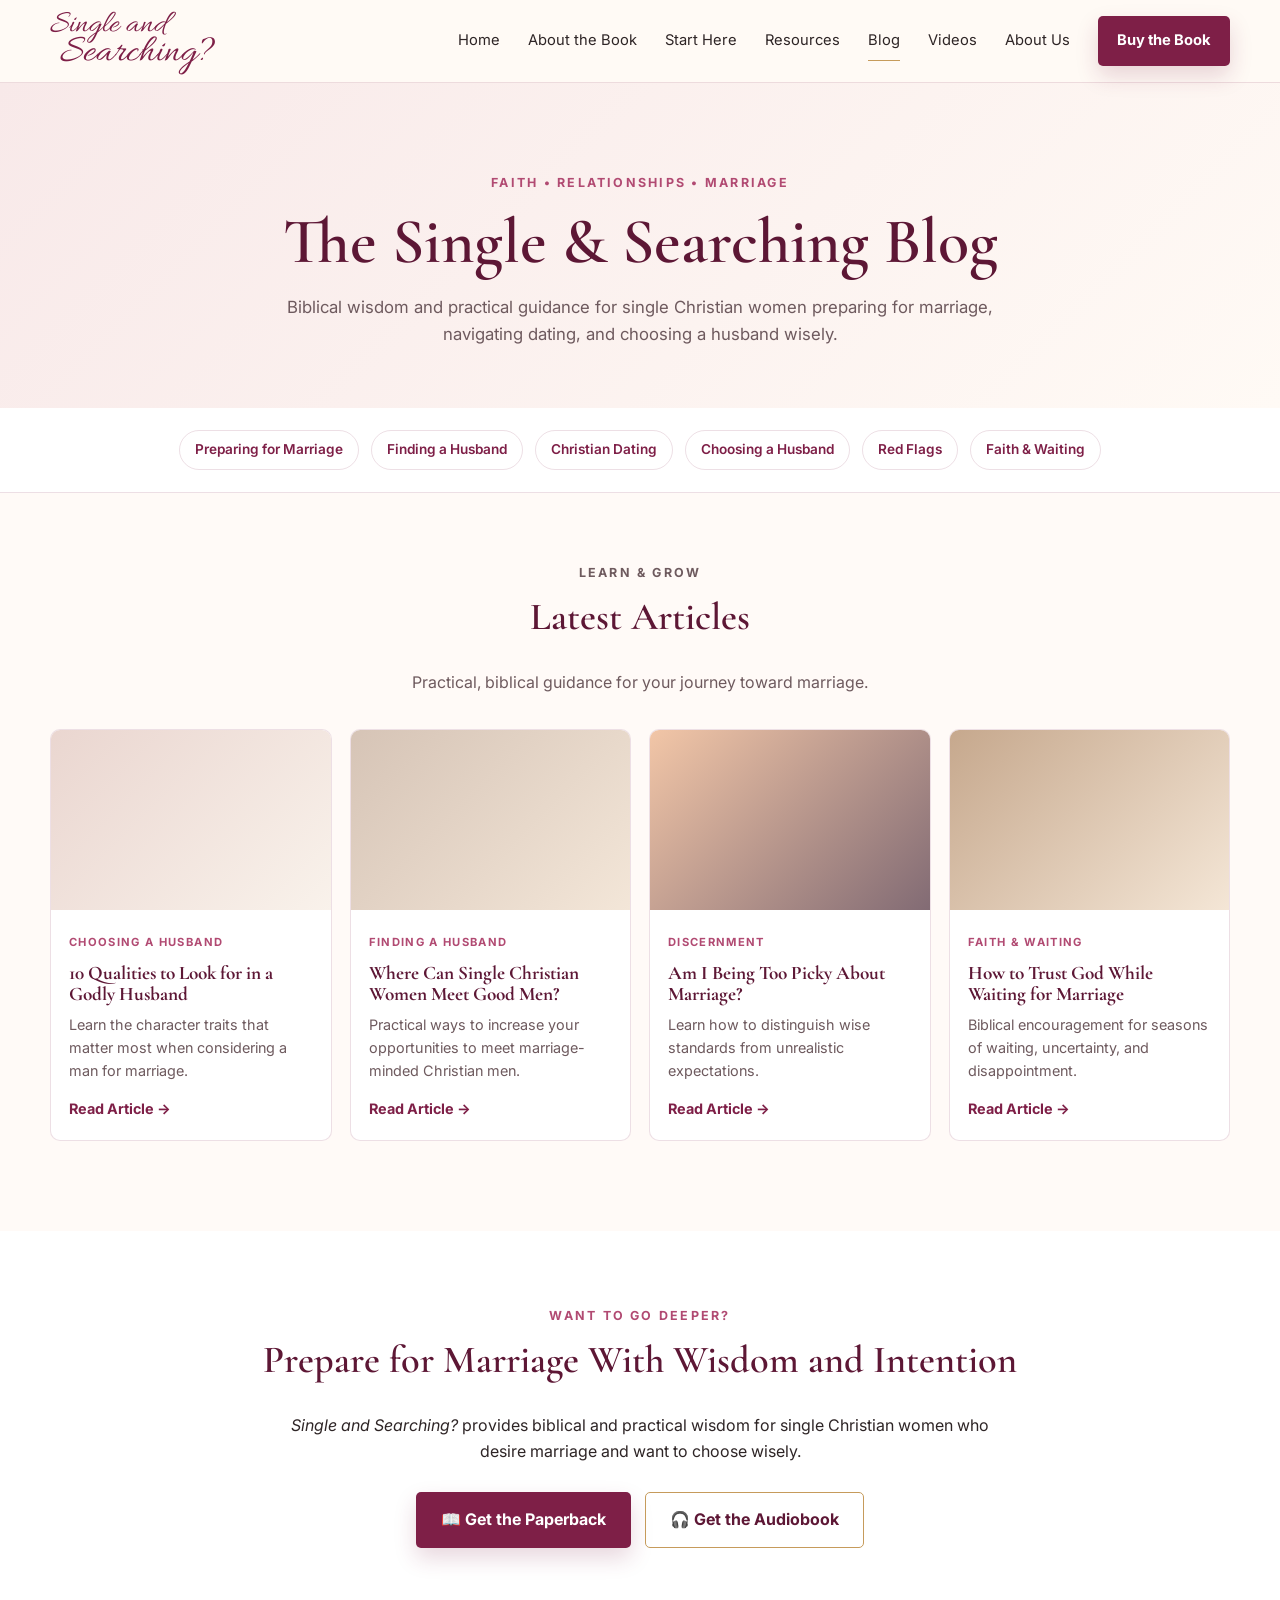
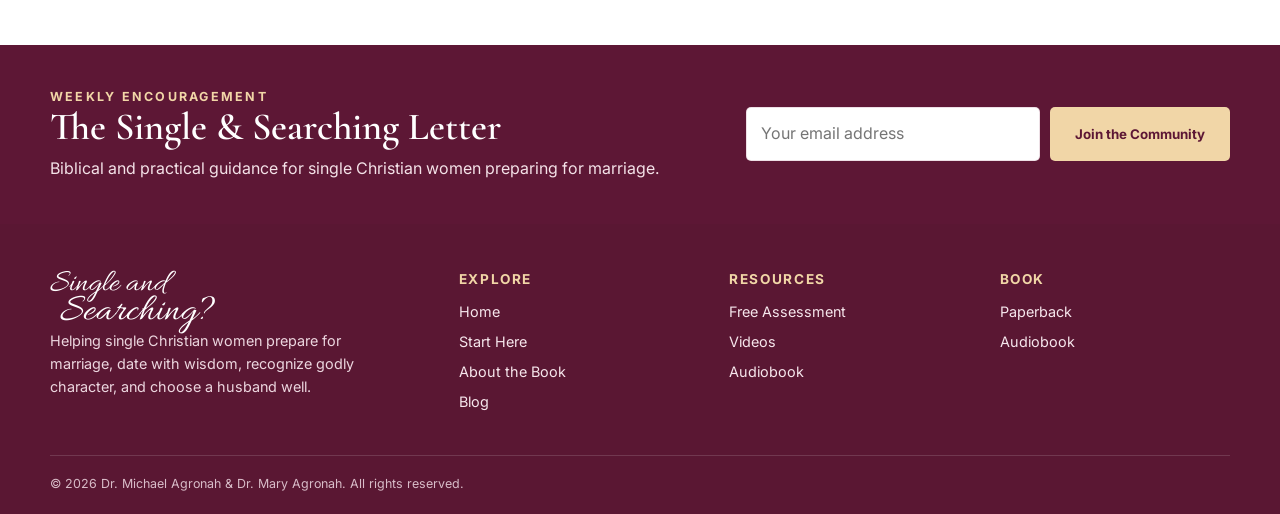
==== blog/index.html @ ee67c466 "updating site 3" ====
<!DOCTYPE html>
<html lang="en">

<head>
  <meta charset="UTF-8">
  <meta name="viewport" content="width=device-width, initial-scale=1.0">

  <meta name="description"
    content="Biblical wisdom and practical guidance for single Christian women preparing for marriage.">

  <title>Blog | Single and Searching?</title>

  <!-- Google Fonts -->
  <link rel="preconnect" href="https://fonts.googleapis.com">
  <link rel="preconnect" href="https://fonts.gstatic.com" crossorigin>

  <link
    href="https://fonts.googleapis.com/css2?family=Allura&family=Cormorant+Garamond:wght@400;500;600;700&family=Inter:wght@400;500;600;700&display=swap"
    rel="stylesheet">

  <!-- Main website CSS -->
  <link rel="stylesheet" href="../styles.css">
</head>


<body>

  <!-- =========================
       HEADER
  ========================== -->

  <header class="site-header">

    <div class="container nav-wrap">

      <a class="brand" href="../index.html">

        <span class="brand-script">
          Single and
        </span>

        <span class="brand-script second">
          Searching?
        </span>

      </a>


      <button class="mobile-toggle"
        aria-label="Open menu"
        aria-expanded="false">

        <span></span>
        <span></span>
        <span></span>

      </button>


      <nav class="main-nav">

        <a href="../index.html">Home</a>

        <a href="../index.html#book">
          About the Book
        </a>

        <a href="../index.html#roadmap">
          Start Here
        </a>

        <a href="../index.html#resources">
          Resources
        </a>

        <a href="index.html" class="active">
          Blog
        </a>

        <a href="../index.html#videos">
          Videos
        </a>

        <a href="../index.html#about">
          About Us
        </a>

        <a class="btn btn-primary nav-cta"
          href="../index.html#buy">
          Buy the Book
        </a>

      </nav>

    </div>

  </header>



  <main>


    <!-- =========================
         BLOG HERO
    ========================== -->

    <section class="blog-page-hero">

      <div class="container centered">

        <p class="eyebrow">
          Faith • Relationships • Marriage
        </p>

        <h1>
          The Single & Searching Blog
        </h1>

        <p class="blog-hero-description">
          Biblical wisdom and practical guidance for
          single Christian women preparing for marriage,
          navigating dating, and choosing a husband wisely.
        </p>

      </div>

    </section>



    <!-- =========================
         BLOG CATEGORIES
    ========================== -->

    <section class="blog-categories">

      <div class="container">

        <div class="category-links">

          <a href="#preparing">
            Preparing for Marriage
          </a>

          <a href="#finding">
            Finding a Husband
          </a>

          <a href="#dating">
            Christian Dating
          </a>

          <a href="#choosing">
            Choosing a Husband
          </a>

          <a href="#red-flags">
            Red Flags
          </a>

          <a href="#faith">
            Faith & Waiting
          </a>

        </div>

      </div>

    </section>



    <!-- =========================
         ARTICLES
    ========================== -->

    <section class="blog-page-section">

      <div class="container">

        <div class="section-heading centered">

          <p class="eyebrow">
            Learn & Grow
          </p>

          <h2>
            Latest Articles
          </h2>

          <p>
            Practical, biblical guidance for your journey
            toward marriage.
          </p>

        </div>



        <div class="blog-grid">


          <!-- ARTICLE 1 -->

          <article class="blog-card">

            <div class="blog-thumb thumb-1"></div>

            <div class="blog-card-body">

              <span class="blog-meta">
                Choosing a Husband
              </span>

              <h3>
                10 Qualities to Look for in a Godly Husband
              </h3>

              <p>
                Learn the character traits that matter most
                when considering a man for marriage.
              </p>

              <a href="qualities-godly-husband.html">
                Read Article →
              </a>

            </div>

          </article>



          <!-- ARTICLE 2 -->

          <article class="blog-card">

            <div class="blog-thumb thumb-2"></div>

            <div class="blog-card-body">

              <span class="blog-meta">
                Finding a Husband
              </span>

              <h3>
                Where Can Single Christian Women Meet Good Men?
              </h3>

              <p>
                Practical ways to increase your opportunities
                to meet marriage-minded Christian men.
              </p>

              <a href="where-christian-women-meet-men.html">
                Read Article →
              </a>

            </div>

          </article>



          <!-- ARTICLE 3 -->

          <article class="blog-card">

            <div class="blog-thumb thumb-3"></div>

            <div class="blog-card-body">

              <span class="blog-meta">
                Discernment
              </span>

              <h3>
                Am I Being Too Picky About Marriage?
              </h3>

              <p>
                Learn how to distinguish wise standards
                from unrealistic expectations.
              </p>

              <a href="too-picky-about-marriage.html">
                Read Article →
              </a>

            </div>

          </article>



          <!-- ARTICLE 4 -->

          <article class="blog-card">

            <div class="blog-thumb thumb-4"></div>

            <div class="blog-card-body">

              <span class="blog-meta">
                Faith & Waiting
              </span>

              <h3>
                How to Trust God While Waiting for Marriage
              </h3>

              <p>
                Biblical encouragement for seasons of
                waiting, uncertainty, and disappointment.
              </p>

              <a href="trusting-god-while-waiting.html">
                Read Article →
              </a>

            </div>

          </article>


        </div>

      </div>

    </section>



    <!-- =========================
         BOOK CALL TO ACTION
    ========================== -->

    <section class="blog-book-cta">

      <div class="container centered">

        <p class="eyebrow">
          Want to Go Deeper?
        </p>

        <h2>
          Prepare for Marriage With Wisdom and Intention
        </h2>

        <p>
          <em>Single and Searching?</em> provides biblical
          and practical wisdom for single Christian women
          who desire marriage and want to choose wisely.
        </p>


        <div class="hero-actions">

          <a
            class="btn btn-primary"
            href="https://www.amazon.ca/Single-Searching-Husband-Practical-Preparing/dp/B0GP1RPKG3"
            target="_blank"
            rel="noopener noreferrer">

            📖 Get the Paperback

          </a>


          <a
            class="btn btn-outline"
            href="https://payhip.com/b/bO6Gw"
            target="_blank"
            rel="noopener noreferrer">

            🎧 Get the Audiobook

          </a>

        </div>

      </div>

    </section>



    <!-- =========================
         NEWSLETTER
    ========================== -->

    <section class="newsletter">

      <div class="container newsletter-inner">

        <div>

          <p class="eyebrow light">
            Weekly Encouragement
          </p>

          <h2>
            The Single & Searching Letter
          </h2>

          <p>
            Biblical and practical guidance for single
            Christian women preparing for marriage.
          </p>

        </div>


        <form id="newsletterForm">

          <input
            type="email"
            placeholder="Your email address"
            required>

          <button
            class="btn btn-gold"
            type="submit">

            Join the Community

          </button>

        </form>

      </div>

    </section>


  </main>



  <!-- =========================
       FOOTER
  ========================== -->

  <footer class="site-footer">

    <div class="container footer-grid">


      <div>

        <div class="brand footer-brand">

          <span class="brand-script">
            Single and
          </span>

          <span class="brand-script second">
            Searching?
          </span>

        </div>

        <p>
          Helping single Christian women prepare for
          marriage, date with wisdom, recognize godly
          character, and choose a husband well.
        </p>

      </div>



      <div>

        <h3>Explore</h3>

        <a href="../index.html">
          Home
        </a>

        <a href="../index.html#roadmap">
          Start Here
        </a>

        <a href="../index.html#book">
          About the Book
        </a>

        <a href="index.html">
          Blog
        </a>

      </div>



      <div>

        <h3>Resources</h3>

        <a href="../index.html#resources">
          Free Assessment
        </a>

        <a href="../index.html#videos">
          Videos
        </a>

        <a href="https://payhip.com/b/bO6Gw"
          target="_blank">
          Audiobook
        </a>

      </div>



      <div>

        <h3>Book</h3>

        <a
          href="https://www.amazon.ca/Single-Searching-Husband-Practical-Preparing/dp/B0GP1RPKG3"
          target="_blank">

          Paperback

        </a>

        <a
          href="https://payhip.com/b/bO6Gw"
          target="_blank">

          Audiobook

        </a>

      </div>


    </div>


    <div class="container copyright">

      © <span id="year"></span>
      Dr. Michael Agronah & Dr. Mary Agronah.
      All rights reserved.

    </div>

  </footer>


  <div class="toast" id="toast"></div>


  <!-- Main JavaScript -->
  <script src="../script.js"></script>


</body>

</html>
---- styles.css ----
:root {
  --wine: #7e1f47;
  --wine-dark: #5d1735;
  --rose: #b14a72;
  --blush: #f8e9e9;
  --blush-2: #fff4f2;
  --cream: #fffaf5;
  --gold: #c69b5b;
  --gold-soft: #e4c89a;
  --ink: #2e2526;
  --muted: #6e5a5e;
  --white: #ffffff;
  --border: rgba(126,31,71,.14);
  --shadow: 0 22px 60px rgba(90, 40, 55, .12);
}

* { box-sizing: border-box; }

html { scroll-behavior: smooth; }

body {
  margin: 0;
  color: var(--ink);
  background: var(--cream);
  font-family: "Inter", sans-serif;
  line-height: 1.6;
}

img { max-width: 100%; display: block; }

a { color: inherit; text-decoration: none; }

.container {
  width: min(1180px, calc(100% - 40px));
  margin-inline: auto;
}

h1, h2, h3 {
  font-family: "Cormorant Garamond", serif;
  color: var(--wine-dark);
  line-height: 1.08;
  margin-top: 0;
}

h1 { font-size: clamp(3rem, 5vw, 5.25rem); font-weight: 600; }
h2 { font-size: clamp(2.2rem, 3vw, 3.3rem); font-weight: 600; }
h3 { font-size: 1.35rem; }

p { margin-top: 0; }

.eyebrow {
  color: var(--rose);
  text-transform: uppercase;
  letter-spacing: .18em;
  font-size: .78rem;
  font-weight: 700;
  margin-bottom: 14px;
}

.centered { text-align: center; }

.btn {
  display: inline-flex;
  align-items: center;
  justify-content: center;
  gap: 8px;
  border-radius: 5px;
  padding: 14px 24px;
  font-weight: 700;
  transition: .2s ease;
  border: 1px solid transparent;
  cursor: pointer;
  font-family: inherit;
}

.btn:hover { transform: translateY(-2px); }

.btn-primary {
  background: var(--wine);
  color: var(--white);
  box-shadow: 0 10px 22px rgba(126,31,71,.18);
}

.btn-primary:hover { background: var(--wine-dark); }

.btn-outline {
  border-color: var(--gold);
  color: var(--wine-dark);
  background: rgba(255,255,255,.65);
}

.btn-gold {
  background: #f1d6a7;
  color: var(--wine-dark);
}

.text-link {
  color: var(--wine);
  font-weight: 700;
}

.site-header {
  position: sticky;
  top: 0;
  z-index: 1000;
  background: rgba(255,250,245,.94);
  backdrop-filter: blur(12px);
  border-bottom: 1px solid var(--border);
}

.nav-wrap {
  min-height: 82px;
  display: flex;
  align-items: center;
  justify-content: space-between;
  gap: 30px;
}

.brand {
  display: inline-flex;
  flex-direction: column;
  min-width: 150px;
}

.brand-script {
  font-family: "Allura", cursive;
  color: var(--wine);
  font-size: 2rem;
  line-height: .8;
}

.brand-script.second {
  font-size: 2.45rem;
  transform: translateX(10px);
}

.main-nav {
  display: flex;
  align-items: center;
  gap: 28px;
  font-size: .92rem;
}

.main-nav a:not(.btn) {
  position: relative;
}

.main-nav a:not(.btn)::after {
  content: "";
  position: absolute;
  left: 0;
  bottom: -8px;
  width: 0;
  height: 1px;
  background: var(--gold);
  transition: width .2s ease;
}

.main-nav a:hover::after,
.main-nav a.active::after { width: 100%; }

.nav-cta { padding: 12px 18px; }

.mobile-toggle {
  display: none;
  background: none;
  border: 0;
}

.mobile-toggle span {
  display: block;
  width: 26px;
  height: 2px;
  background: var(--wine);
  margin: 5px 0;
}

.hero {
  position: relative;
  overflow: hidden;
  background:
    radial-gradient(circle at 23% 38%, rgba(255,255,255,.8), transparent 22%),
    linear-gradient(100deg, #f6e3d8 0%, #fff7f2 43%, #f7c8c7 100%);
  min-height: 640px;
  border-bottom: 1px solid var(--border);
}

.hero::after {
  content: "♡   ♡   ♡";
  position: absolute;
  right: 3%;
  top: 8%;
  color: rgba(255,255,255,.4);
  font-size: 5rem;
  letter-spacing: .4em;
  filter: blur(2px);
}

.hero-grid {
  min-height: 640px;
  display: grid;
  grid-template-columns: 1.1fr 1.3fr .9fr;
  align-items: center;
  gap: 36px;
  position: relative;
  z-index: 2;
  padding-block: 45px;
}

.hero-book-card {
  position: relative;
  align-self: stretch;
  display: flex;
  align-items: center;
  justify-content: center;
}

.hero-book {
  width: 125%;
  max-width: none;
  transform: scale(1.15);
  filter: drop-shadow(0 24px 28px rgba(74,46,45,.22));
}

/* .hero-book {
  width: min(100%, 500px);
  filter: drop-shadow(0 24px 28px rgba(74,46,45,.22));
} */

.floral-accent {
  position: absolute;
  left: -12px;
  top: 50px;
  color: #dba6af;
  font-size: 2rem;
  display: grid;
  gap: 6px;
  transform: rotate(-22deg);
}

.candle {
  position: absolute;
  left: 15px;
  bottom: 34px;
  width: 62px;
  height: 82px;
  background: linear-gradient(#fff 0 15%, #f6d7a8 16% 100%);
  border-radius: 6px 6px 14px 14px;
  box-shadow: 0 8px 20px rgba(130,85,60,.18);
  opacity: .8;
}

.hero-copy { padding: 30px 0; }

.hero-copy h1 em { font-style: italic; color: var(--wine); }

.hero-text {
  max-width: 640px;
  color: #4e4446;
  font-size: 1.05rem;
}

.hero-actions {
  display: flex;
  gap: 14px;
  flex-wrap: wrap;
  margin: 28px 0 22px;
}

.author-line {
  color: var(--wine-dark);
  font-family: "Cormorant Garamond", serif;
  font-size: 1.13rem;
}

.format-badges {
  display: flex;
  gap: 10px;
  flex-wrap: wrap;
}

.format-badges span {
  background: rgba(255,255,255,.7);
  border: 1px solid rgba(126,31,71,.12);
  padding: 8px 11px;
  border-radius: 99px;
  font-size: .85rem;
}

.hero-authors-wrap {
  position: relative;
  align-self: end;
}

.hero-authors-wrap::before {
  content: "";
  position: absolute;
  inset: 18% -15% 0;
  border-radius: 50% 50% 0 0;
  background: rgba(255,255,255,.24);
  filter: blur(18px);
}

.hero-authors {
  width: 100%;
  max-height: 570px;
  object-fit: cover;
  object-position: center top;
  position: relative;
  z-index: 2;
  border-radius: 220px 220px 0 0;
  box-shadow: 0 18px 40px rgba(98,45,52,.18);
}

.questions-section {
  background: var(--cream);
  padding: 52px 0 22px;
}

.questions-grid {
  display: grid;
  grid-template-columns: .85fr 2fr;
  gap: 45px;
  align-items: start;
}

.questions-intro {
  padding-right: 36px;
  border-right: 1px solid var(--gold-soft);
}

.questions-intro h2 { margin-bottom: 10px; }
.questions-intro h3 { color: var(--wine); margin-bottom: 14px; }

.questions-list-wrap h3 {
  font-size: 1.25rem;
  margin-bottom: 16px;
}

.questions-columns {
  display: grid;
  grid-template-columns: repeat(2, 1fr);
  gap: 30px;
}

.heart-list {
  padding: 0;
  margin: 0;
  list-style: none;
}

.heart-list li {
  position: relative;
  padding-left: 24px;
  margin-bottom: 12px;
}

.heart-list li::before {
  content: "♡";
  position: absolute;
  left: 0;
  color: var(--rose);
}

.questions-note {
  text-align: center;
  color: var(--wine);
  font-family: "Cormorant Garamond", serif;
  font-weight: 600;
  margin-top: 32px;
  border-top: 1px solid var(--border);
  padding-top: 20px;
}

.roadmap-section {
  background: #fffdf9;
  padding: 60px 0 68px;
}

.section-heading { margin-bottom: 34px; }

.section-heading p {
  color: var(--muted);
  max-width: 720px;
}

.section-heading.centered p { margin-inline: auto; }

.roadmap-grid {
  display: grid;
  grid-template-columns: repeat(6, 1fr);
  gap: 18px;
  position: relative;
}

.roadmap-item {
  text-align: center;
  position: relative;
}

.roadmap-item:not(:last-child)::after {
  content: "→";
  position: absolute;
  right: -15px;
  top: 34px;
  color: var(--gold);
}

.icon-circle {
  width: 76px;
  height: 76px;
  margin: 0 auto 10px;
  border-radius: 50%;
  display: grid;
  place-items: center;
  background: #fae6e2;
  color: var(--wine);
  font-size: 1.7rem;
  border: 1px solid rgba(126,31,71,.08);
}

.step-no {
  display: inline-grid;
  place-items: center;
  width: 20px;
  height: 20px;
  border-radius: 50%;
  background: var(--wine);
  color: #fff;
  font-size: .7rem;
  margin-bottom: 8px;
}

.roadmap-item h3 {
  font-size: 1rem;
  min-height: 42px;
  margin-bottom: 8px;
}

.roadmap-item p {
  font-size: .8rem;
  color: var(--muted);
}

.roadmap-cta { margin-top: 18px; }

.about-strip {
  background: linear-gradient(90deg, #f7ebe6, #fff, #fae8e5);
  border-block: 1px solid var(--border);
}

.about-grid {
  display: grid;
  grid-template-columns: 1fr 1.15fr 1fr;
  align-items: stretch;
}

.about-copy,
.authority-points {
  padding: 58px 34px;
}

.about-image-wrap {
  min-height: 390px;
  display: flex;
  align-items: end;
  justify-content: center;
  background: radial-gradient(circle, #fff 0 35%, transparent 70%);
  overflow: hidden;
}

.about-image-wrap img {
  width: 95%;
  max-height: 390px;
  object-fit: cover;
  object-position: center 15%;
  border-radius: 220px 220px 0 0;
}

.authority-item {
  display: grid;
  grid-template-columns: 42px 1fr;
  gap: 14px;
  margin-bottom: 22px;
}

.authority-icon {
  width: 38px;
  height: 38px;
  display: grid;
  place-items: center;
  border-radius: 50%;
  background: #fff7f5;
  color: var(--wine);
  font-size: 1.3rem;
}

.authority-item h3 {
  margin-bottom: 5px;
  font-size: 1.08rem;
}

.authority-item p {
  margin: 0;
  color: var(--muted);
  font-size: .9rem;
}

.assessment-section {
  padding: 22px 0;
  background: #fff;
}

.assessment-card {
  display: grid;
  grid-template-columns: .8fr 1.4fr 1.1fr;
  gap: 28px;
  align-items: center;
  padding: 22px;
  border-radius: 16px;
  background: linear-gradient(90deg, #f6e8e4, #fff3f0);
  border: 1px solid rgba(126,31,71,.08);
}

.assessment-visual {
  min-height: 190px;
  border-radius: 12px;
  display: grid;
  place-items: center;
  background:
    linear-gradient(120deg, rgba(126,31,71,.08), rgba(255,255,255,.7)),
    radial-gradient(circle at 20% 20%, #d9a6af, transparent 30%);
}

.assessment-paper {
  width: 72%;
  padding: 18px;
  background: #fffefa;
  box-shadow: var(--shadow);
  transform: rotate(-4deg);
  display: grid;
  gap: 7px;
  color: var(--wine-dark);
  font-family: "Cormorant Garamond", serif;
}

.assessment-paper strong { font-size: 1.2rem; }

.check-list {
  list-style: none;
  padding: 0;
  margin: 14px 0 0;
}

.check-list li::before {
  content: "✓";
  color: var(--gold);
  font-weight: 700;
  margin-right: 8px;
}

.assessment-form {
  display: grid;
  gap: 10px;
}

.assessment-form input,
.newsletter input {
  width: 100%;
  padding: 13px 14px;
  border: 1px solid rgba(126,31,71,.14);
  background: #fff;
  border-radius: 5px;
  font: inherit;
}

.assessment-form small {
  text-align: center;
  color: var(--muted);
}

.book-section {
  padding: 78px 0;
  background: #fffaf6;
}

.book-grid {
  display: grid;
  grid-template-columns: .95fr 1.2fr;
  gap: 70px;
  align-items: center;
}

.book-image-panel {
  display: grid;
  place-items: center;
  min-height: 490px;
  border-radius: 24px;
  background: radial-gradient(circle at 50% 40%, #fff 0 15%, #f2d9de 60%, #edcfd8 100%);
}

.book-image-panel img {
  width: min(80%, 410px);
  filter: drop-shadow(0 24px 30px rgba(72,42,47,.22));
}

.book-details h3 {
  color: var(--gold);
  font-size: 1.55rem;
}

.book-details p {
  color: var(--muted);
}

.book-feature-grid {
  display: grid;
  grid-template-columns: repeat(2, 1fr);
  gap: 14px;
  margin-top: 24px;
}

.book-feature-grid div {
  padding: 14px;
  background: #fff;
  border: 1px solid var(--border);
  border-radius: 8px;
}

.buy-section {
  padding: 76px 0;
  background: #fff;
}

.purchase-grid {
  max-width: 820px;
  margin: 0 auto;
  display: grid;
  grid-template-columns: repeat(2, 1fr);
  gap: 24px;
}

.purchase-card {
  position: relative;
  text-align: center;
  background: #fffaf7;
  border: 1px solid var(--border);
  border-radius: 18px;
  padding: 38px 28px;
  box-shadow: 0 16px 34px rgba(78,42,54,.07);
}

.purchase-card.featured {
  border-color: rgba(126,31,71,.35);
  transform: translateY(-8px);
}

.popular-badge {
  position: absolute;
  top: -12px;
  left: 50%;
  transform: translateX(-50%);
  background: var(--wine);
  color: white;
  font-size: .75rem;
  padding: 6px 12px;
  border-radius: 999px;
}

.purchase-icon { font-size: 2.4rem; }

.purchase-card p { color: var(--muted); }

.blog-section {
  padding: 72px 0;
  background: #fffaf7;
}

.row-heading {
  display: flex;
  align-items: end;
  justify-content: space-between;
  gap: 30px;
}

.blog-grid {
  display: grid;
  grid-template-columns: repeat(4, 1fr);
  gap: 18px;
}

.blog-card {
  overflow: hidden;
  border-radius: 10px;
  border: 1px solid var(--border);
  background: #fff;
}

.blog-thumb {
  height: 180px;
  background-size: cover;
  background-position: center;
}

.thumb-1 { background: linear-gradient(135deg, #ead6d0, #f9f2eb); }
.thumb-2 { background: linear-gradient(135deg, #d6c4b6, #f3e6d8); }
.thumb-3 { background: linear-gradient(135deg, #f2c6a7, #826b74); }
.thumb-4 { background: linear-gradient(135deg, #c6a88d, #f4e6d6); }

.blog-card-body { padding: 18px; }

.blog-meta {
  color: var(--rose);
  text-transform: uppercase;
  letter-spacing: .12em;
  font-size: .7rem;
  font-weight: 700;
}

.blog-card h3 {
  margin: 9px 0 8px;
  font-size: 1.2rem;
}

.blog-card p {
  font-size: .9rem;
  color: var(--muted);
}

.blog-card a {
  color: var(--wine);
  font-weight: 700;
  font-size: .9rem;
}

.videos-section {
  padding: 72px 0;
  background: #fff;
}

.video-grid {
  display: grid;
  grid-template-columns: repeat(3, 1fr);
  gap: 20px;
}

.video-placeholder {
  min-height: 220px;
  display: grid;
  place-items: center;
  text-align: center;
  border-radius: 14px;
  background: linear-gradient(135deg, #4e2634, #a95c77);
  color: #fff;
  padding: 20px;
}

.video-placeholder span {
  width: 62px;
  height: 62px;
  display: grid;
  place-items: center;
  border-radius: 50%;
  background: rgba(255,255,255,.16);
  font-size: 1.8rem;
}

.about-details {
  padding: 78px 0;
  background: #fff7f3;
}

.about-details-grid {
  display: grid;
  grid-template-columns: 1.2fr .8fr;
  gap: 58px;
  align-items: center;
}

.portrait-card {
  border-radius: 20px;
  overflow: hidden;
  background: #f2d9dd;
  padding: 16px 16px 0;
}

.portrait-card img {
  border-radius: 180px 180px 0 0;
}

.newsletter {
  background: var(--wine-dark);
  color: white;
  padding: 42px 0;
}

.newsletter h2 {
  color: white;
  margin-bottom: 8px;
}

.newsletter p { margin-bottom: 0; color: #f4e2e8; }

.eyebrow.light { color: #f1d6a7; }

.newsletter-inner {
  display: grid;
  grid-template-columns: 1.2fr .9fr;
  gap: 50px;
  align-items: center;
}

.newsletter form {
  display: grid;
  grid-template-columns: 1fr auto;
  gap: 10px;
}

.site-footer {
  background: #5a1733;
  color: #f7e9ee;
  padding: 48px 0 20px;
}

.footer-grid {
  display: grid;
  grid-template-columns: 1.6fr repeat(3, 1fr);
  gap: 40px;
}

.footer-grid h3 {
  color: #f1d6a7;
  font-family: "Inter", sans-serif;
  font-size: .85rem;
  text-transform: uppercase;
  letter-spacing: .12em;
}

.footer-grid a {
  display: block;
  color: #f6e6ec;
  margin: 7px 0;
  font-size: .9rem;
}

.footer-grid p {
  max-width: 310px;
  color: #ecd6df;
  font-size: .9rem;
}

.footer-brand .brand-script { color: #fff; }

.social-row {
  display: flex;
  gap: 10px;
  margin-top: 18px;
}

.social-row a {
  width: 34px;
  height: 34px;
  border-radius: 50%;
  border: 1px solid rgba(255,255,255,.25);
  display: grid;
  place-items: center;
}

.copyright {
  margin-top: 35px;
  padding-top: 18px;
  border-top: 1px solid rgba(255,255,255,.14);
  font-size: .78rem;
  color: #d8bcc8;
}

.toast {
  position: fixed;
  right: 22px;
  bottom: 22px;
  background: var(--wine-dark);
  color: #fff;
  padding: 14px 18px;
  border-radius: 8px;
  box-shadow: var(--shadow);
  transform: translateY(120px);
  opacity: 0;
  transition: .25s ease;
  z-index: 2000;
}

.toast.show {
  transform: translateY(0);
  opacity: 1;
}

.blog-page-hero {
  padding: 90px 0 60px;
  background:
    linear-gradient(
      135deg,
      #f8e9e9,
      #fffaf5
    );
}

.blog-page-hero h1 {
  margin-bottom: 18px;
}

.blog-hero-description {
  max-width: 720px;
  margin: 0 auto;
  font-size: 1.05rem;
  color: var(--muted);
}


.blog-categories {
  padding: 22px 0;
  background: #fff;
  border-bottom: 1px solid var(--border);
}

.category-links {
  display: flex;
  justify-content: center;
  flex-wrap: wrap;
  gap: 12px;
}

.category-links a {
  padding: 8px 15px;
  border: 1px solid var(--border);
  border-radius: 50px;
  color: var(--wine);
  font-size: 0.85rem;
  font-weight: 600;
  transition: 0.2s ease;
}

.category-links a:hover {
  background: var(--wine);
  color: white;
}


.blog-page-section {
  padding: 70px 0 90px;
  background: #fffaf7;
}


.blog-book-cta {
  padding: 75px 0;
  background: #fff;
}

.blog-book-cta p {
  max-width: 700px;
  margin-left: auto;
  margin-right: auto;
}

.blog-book-cta .hero-actions {
  justify-content: center;
}

@media (max-width: 1050px) {
  .main-nav { gap: 16px; font-size: .84rem; }
  .hero-grid { grid-template-columns: .9fr 1.2fr; }
  .hero-authors-wrap { grid-column: 1 / -1; max-width: 420px; margin: 0 auto; }
  .hero-authors { border-radius: 180px 180px 0 0; }
  .roadmap-grid { grid-template-columns: repeat(3, 1fr); row-gap: 30px; }
  .roadmap-item:nth-child(3)::after { display: none; }
  .blog-grid { grid-template-columns: repeat(2, 1fr); }
}

@media (max-width: 820px) {
  .mobile-toggle { display: block; }
  .main-nav {
    position: absolute;
    top: 82px;
    left: 0;
    right: 0;
    background: #fffaf5;
    padding: 20px;
    display: none;
    flex-direction: column;
    border-bottom: 1px solid var(--border);
  }
  .main-nav.open { display: flex; }

  .hero-grid,
  .questions-grid,
  .about-grid,
  .assessment-card,
  .book-grid,
  .about-details-grid,
  .newsletter-inner {
    grid-template-columns: 1fr;
  }

  .hero { min-height: auto; }
  .hero-grid { padding-top: 30px; }
  .hero-book-card { min-height: 360px; }
  .hero-copy { text-align: center; }
  .hero-actions, .format-badges { justify-content: center; }

  .questions-intro {
    border-right: 0;
    border-bottom: 1px solid var(--gold-soft);
    padding-right: 0;
    padding-bottom: 22px;
  }

  .questions-columns { grid-template-columns: 1fr; gap: 0; }
  .about-copy, .authority-points { padding: 38px 22px; }
  .about-image-wrap { order: -1; }

  .assessment-card { text-align: center; }
  .check-list { display: inline-block; text-align: left; }

  .book-feature-grid,
  .purchase-grid,
  .video-grid,
  .footer-grid {
    grid-template-columns: 1fr;
  }

  .purchase-card.featured { transform: none; }
  .newsletter form { grid-template-columns: 1fr; }
}

@media (max-width: 600px) {
  .container { width: min(100% - 28px, 1180px); }
  h1 { font-size: 2.55rem; }
  h2 { font-size: 2rem; }
  .roadmap-grid { grid-template-columns: 1fr; }
  .roadmap-item::after { display: none !important; }
  .blog-grid { grid-template-columns: 1fr; }
  .row-heading { align-items: start; flex-direction: column; }
  .hero-book {width: 350px;max-width: none;}
}
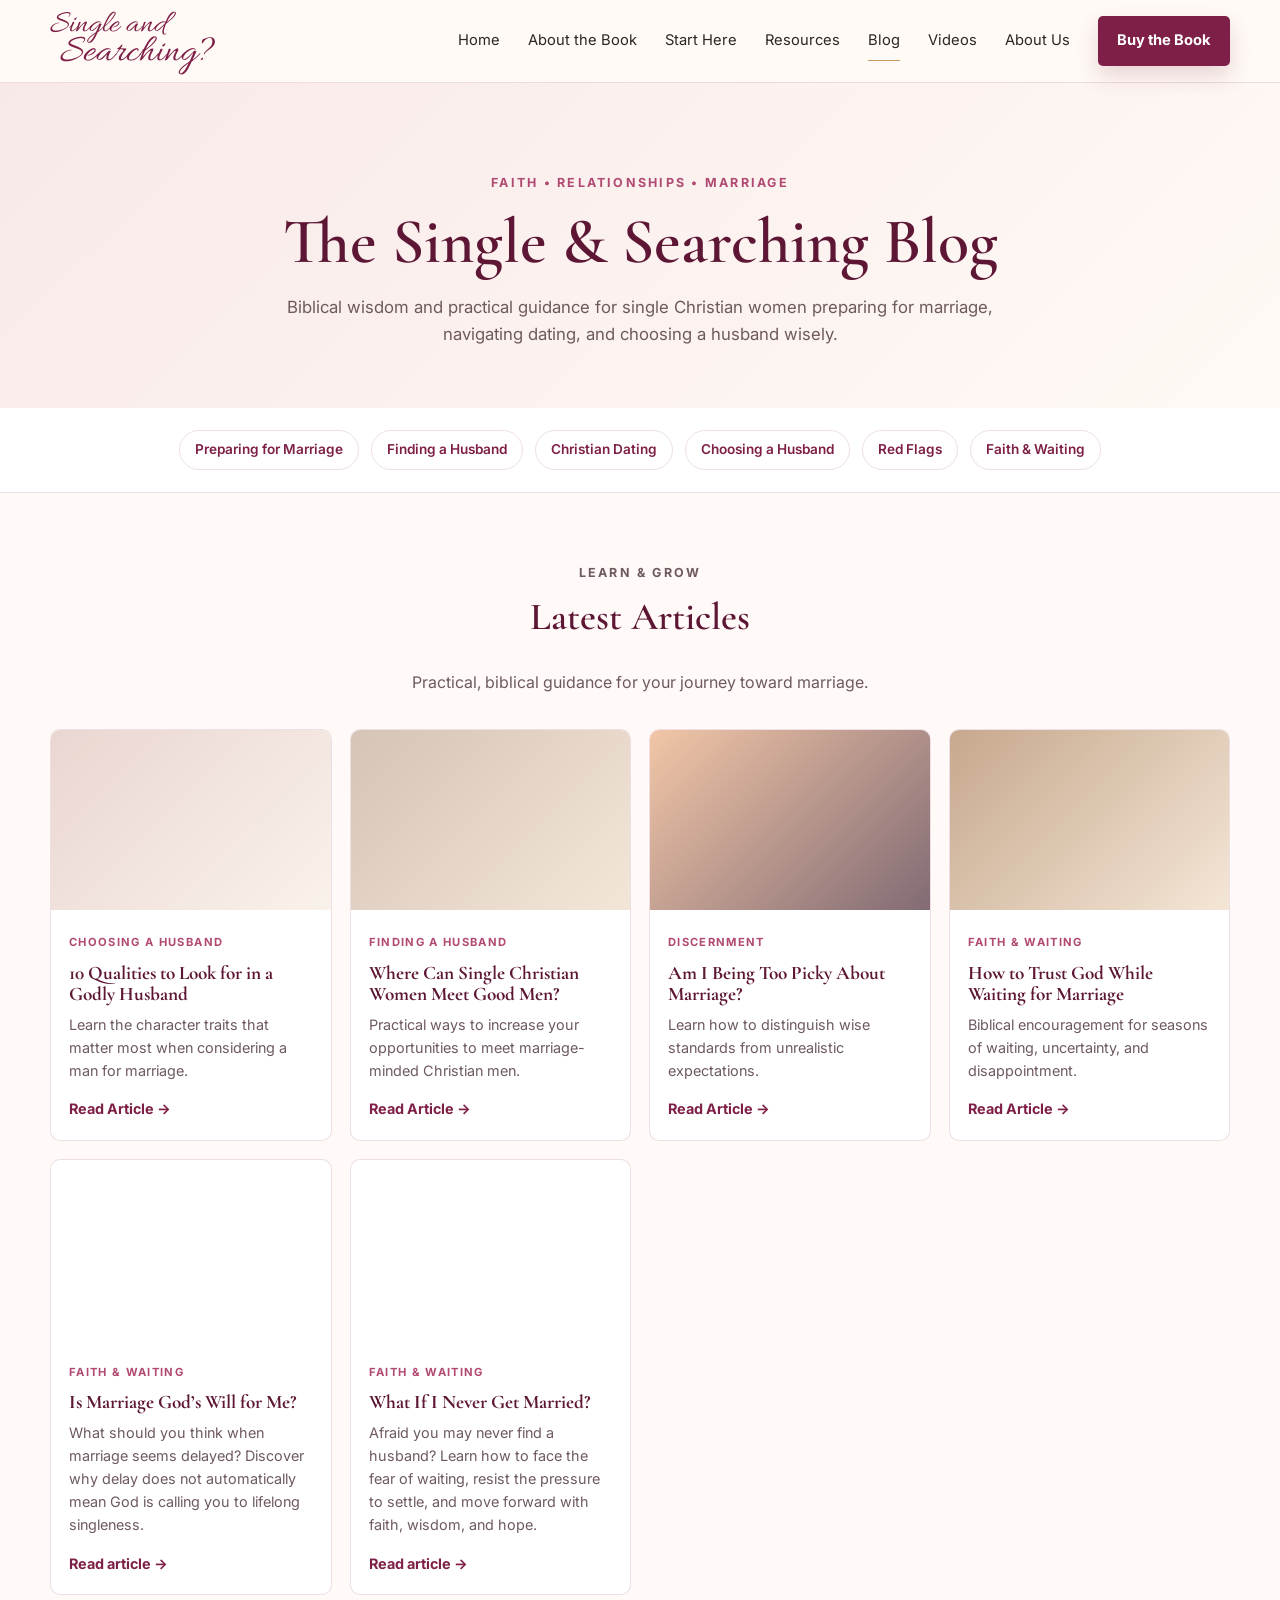
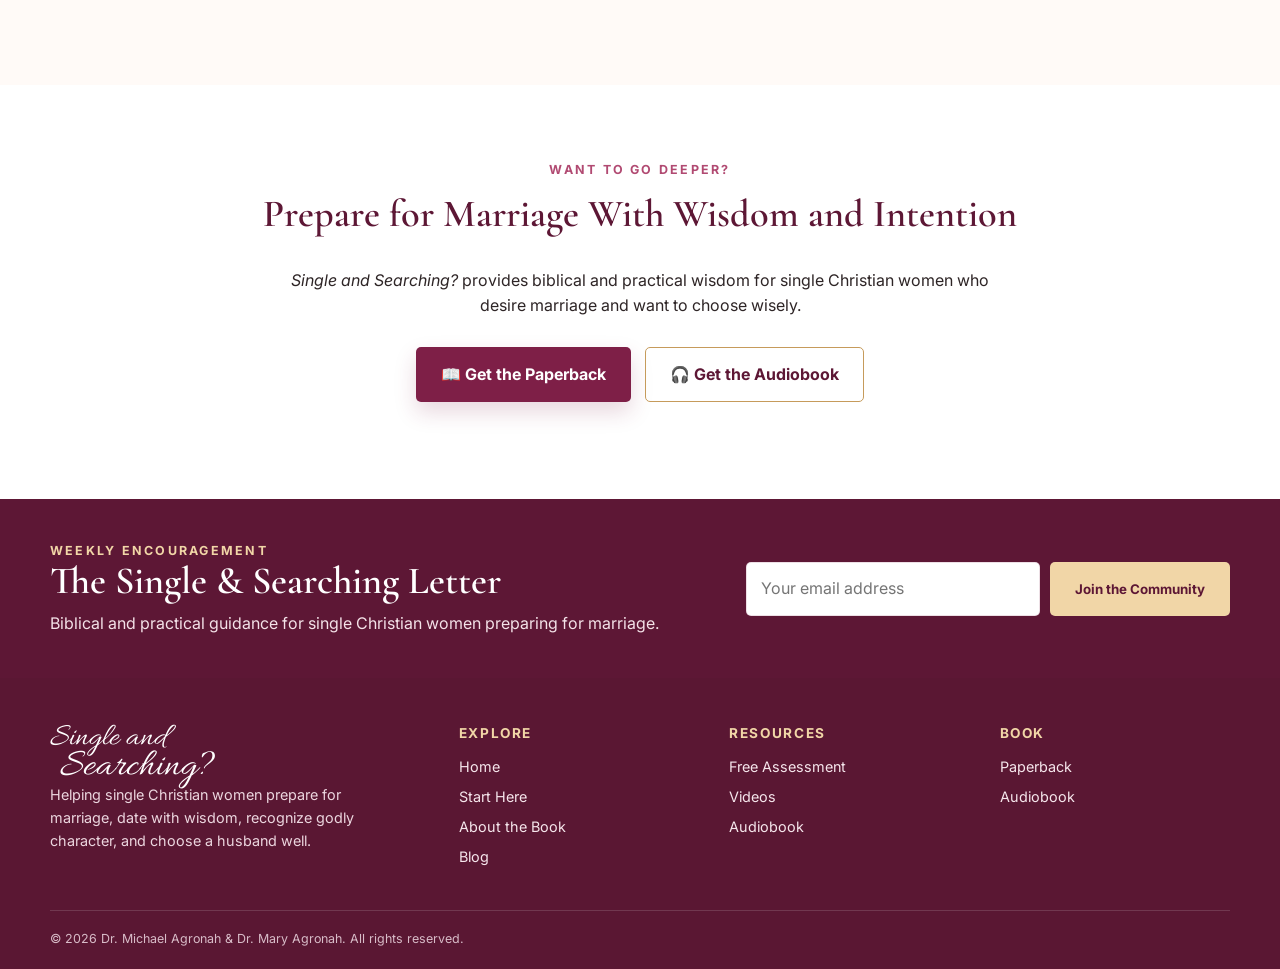
==== commit d766b779: "updating site 5" ====
--- a/blog/index.html
+++ b/blog/index.html
@@ -231,7 +231,6 @@
           </article>
 
 
-
           <!-- ARTICLE 2 -->
 
           <article class="blog-card">
@@ -323,6 +322,39 @@
 
           </article>
 
+
+   <!-- ARTICLE 5 -->
+     <article class="blog-card">
+          <div class="blog-thumb thumb-5"></div>
+          <div class="blog-card-body">
+            <span class="blog-meta">Faith & Waiting</span>
+            <h3>Is Marriage God’s Will for Me? </h3>
+            <p>What should you think when marriage seems delayed? Discover why delay does not automatically mean God is calling you to lifelong singleness.</p>
+    <a href="is-marriage-Gods-will-for-me.html">Read article →</a></div>
+     </article>
+
+
+ <!-- ARTICLE 6 -->
+<article class="blog-card">
+  <div class="blog-thumb thumb-5"></div>
+
+  <div class="blog-card-body">
+    <span class="blog-meta">Faith & Waiting</span>
+
+    <h3>
+      What If I Never Get Married?
+    </h3>
+
+    <p>
+      Afraid you may never find a husband? Learn how to face the fear of waiting,
+      resist the pressure to settle, and move forward with faith, wisdom, and hope.
+    </p>
+
+    <a href="what-if-i-never-get-married.html">
+      Read article →
+    </a>
+  </div>
+</article>
 
         </div>
 
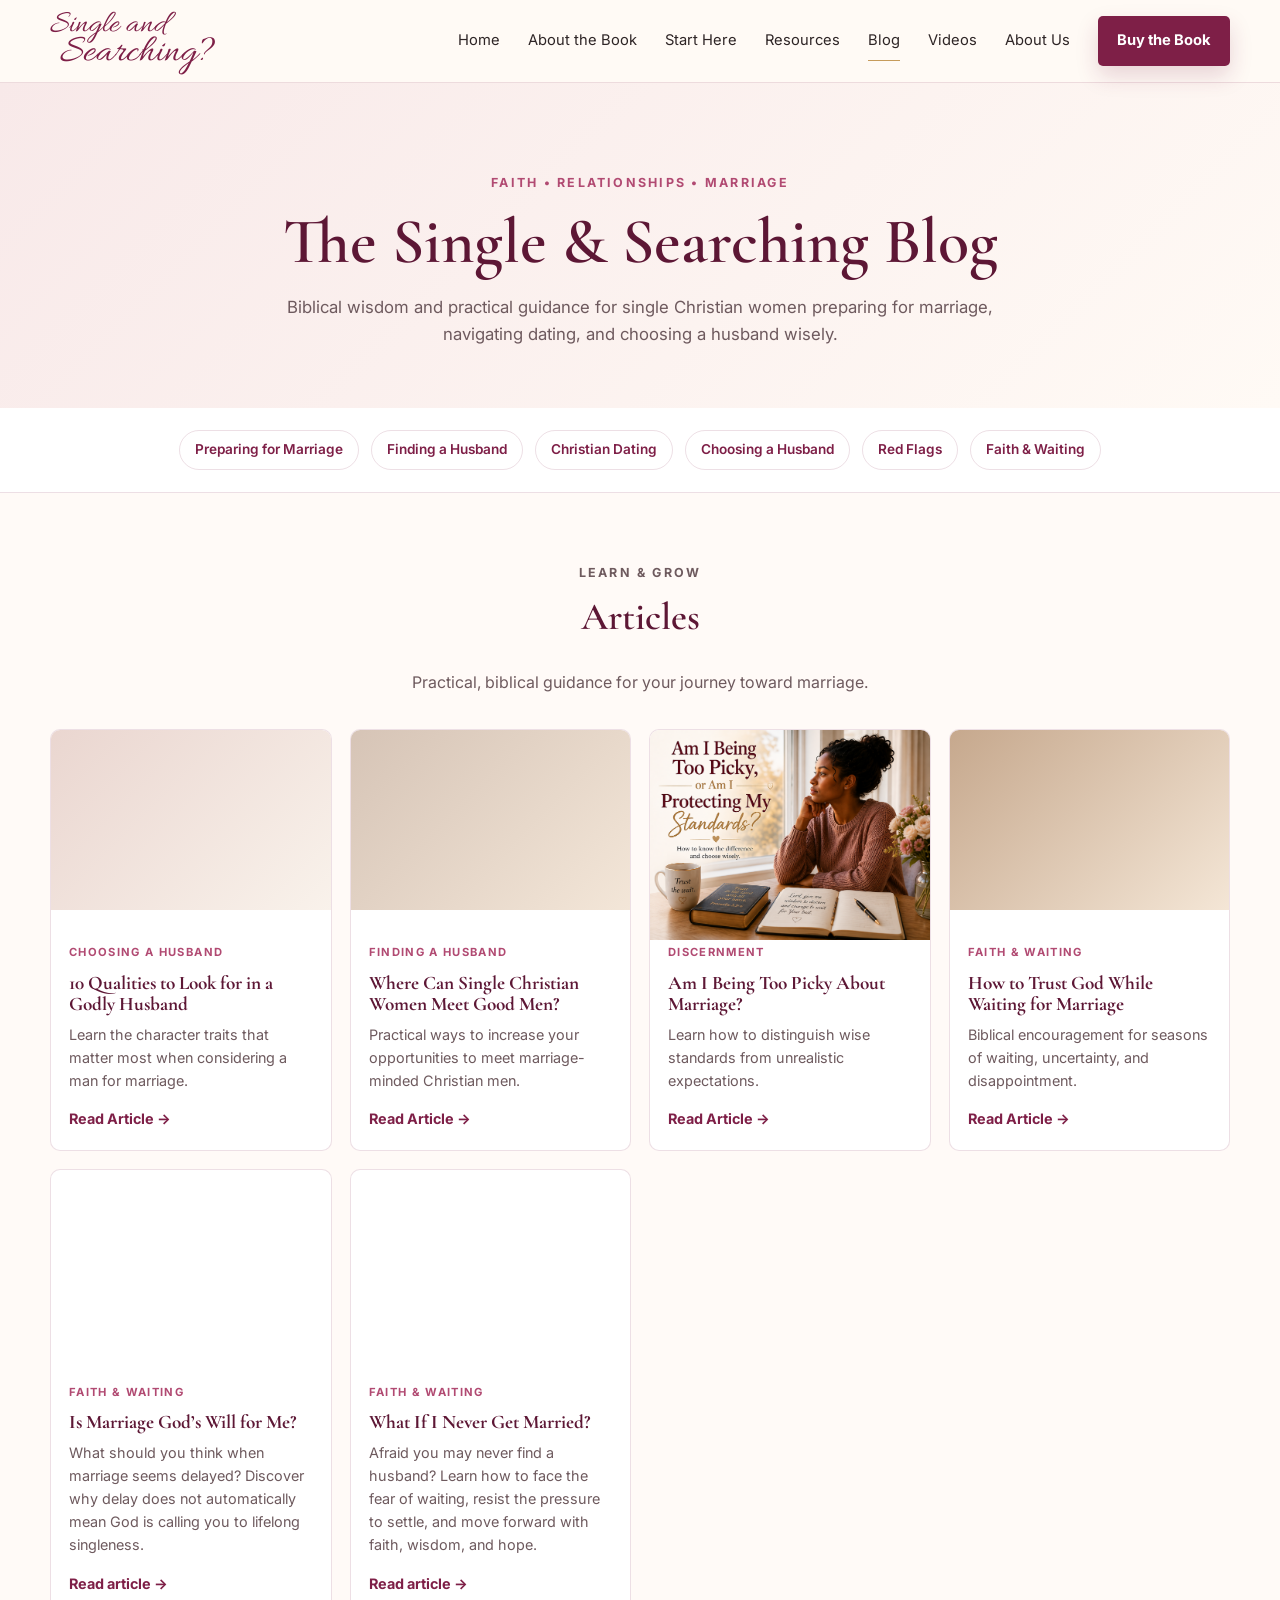
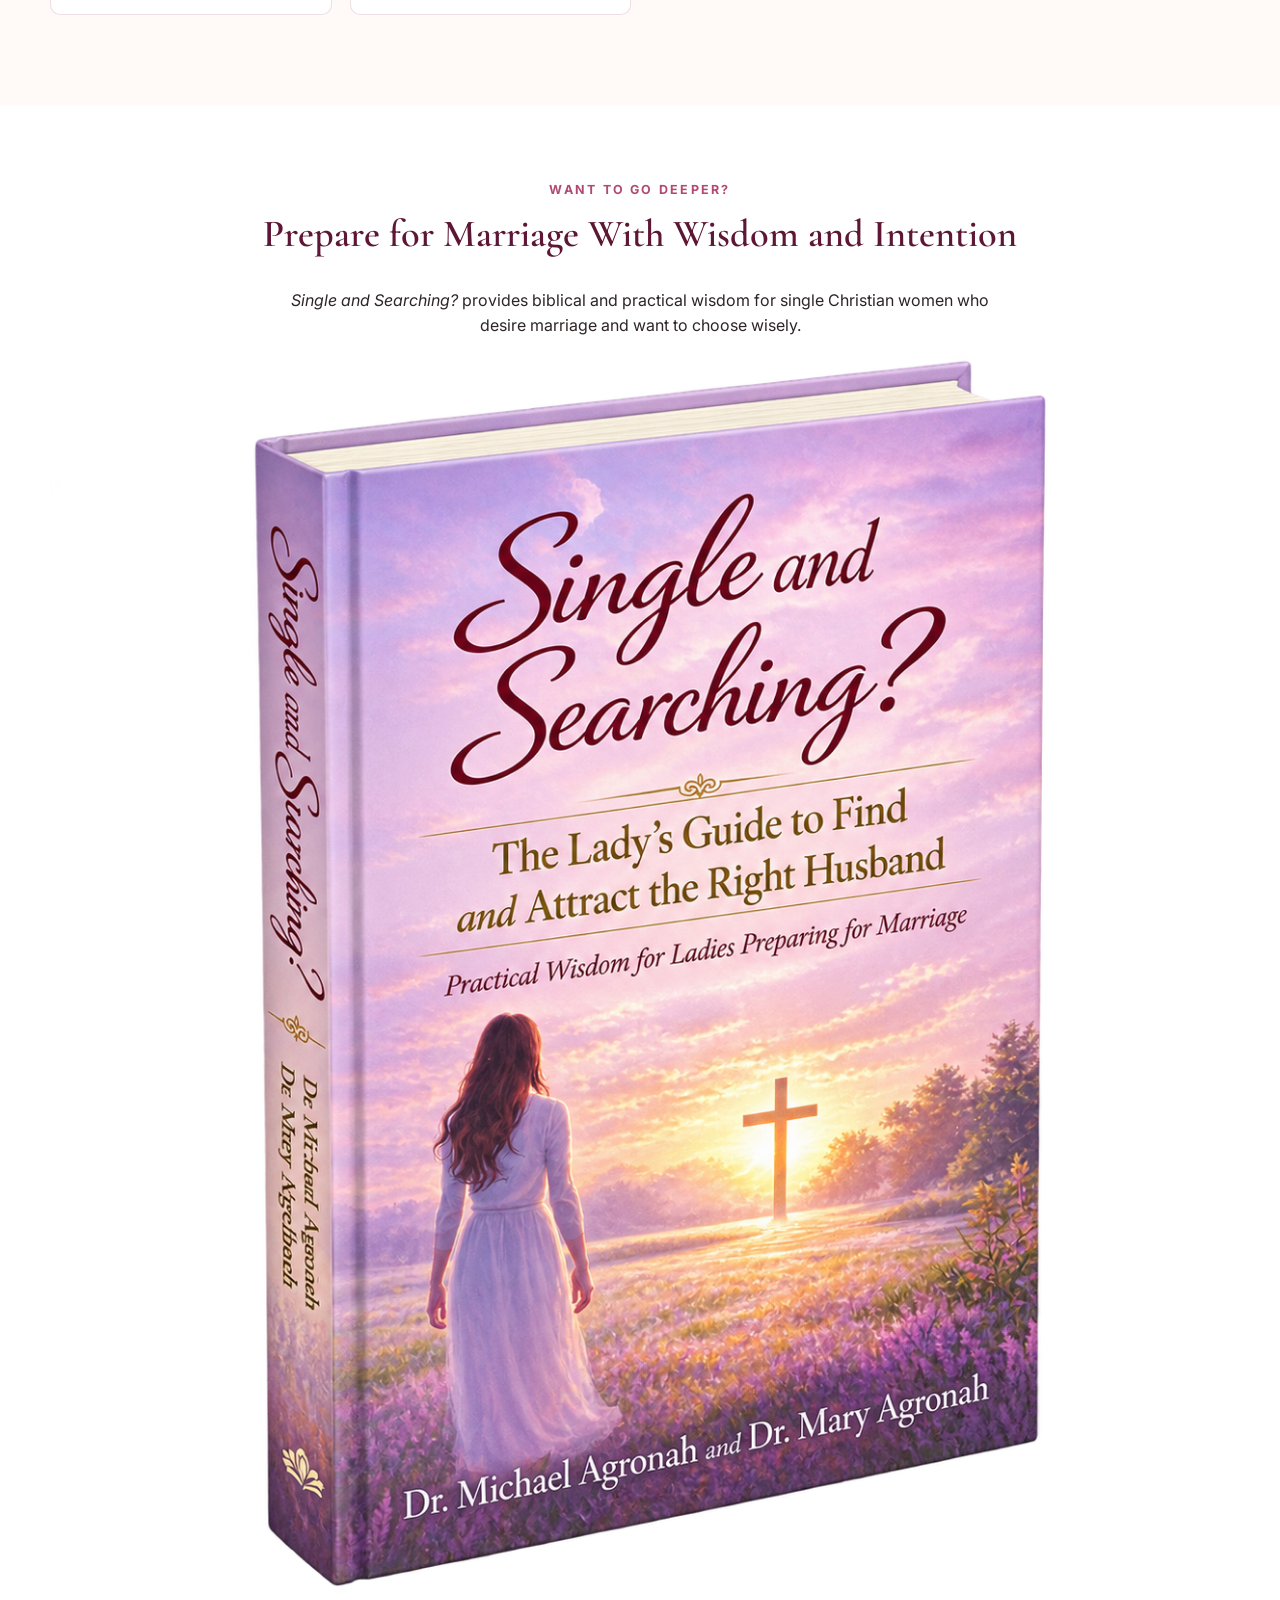
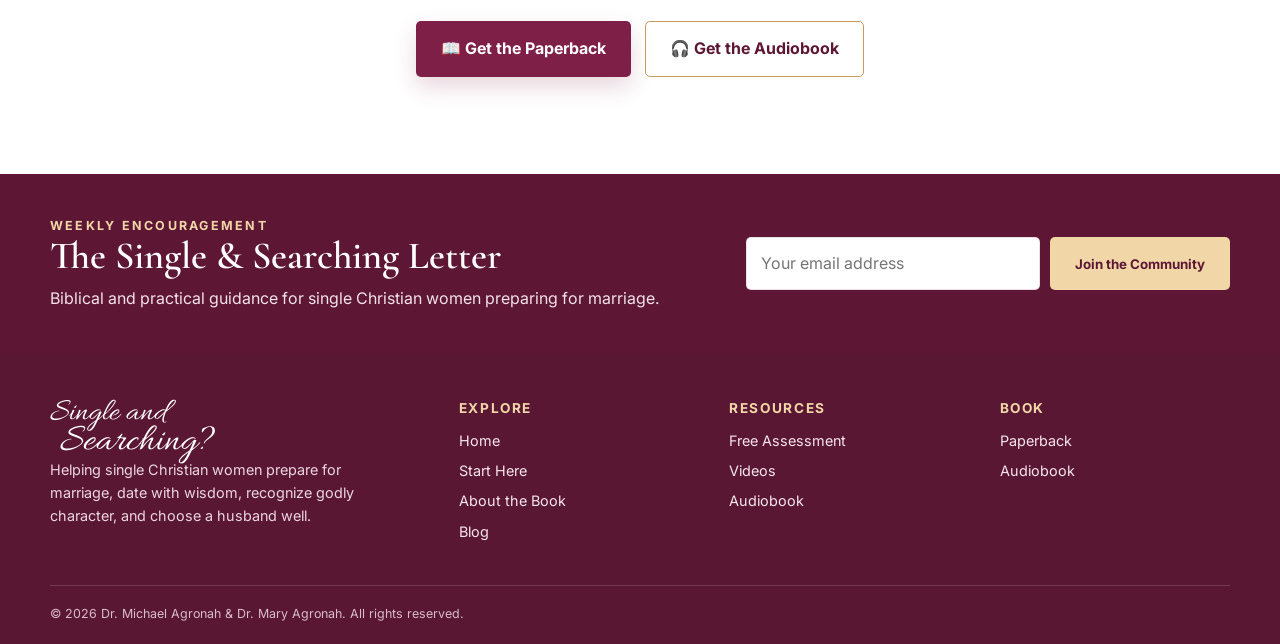
==== commit d89bab37: "updating site 6" ====
--- a/blog/index.html
+++ b/blog/index.html
@@ -186,7 +186,7 @@
           </p>
 
           <h2>
-            Latest Articles
+            Articles
           </h2>
 
           <p>
@@ -266,7 +266,11 @@
 
           <article class="blog-card">
 
-            <div class="blog-thumb thumb-3"></div>
+            <div class="blog-thumb">
+                <img
+                src="../assets/picky_image/am-i-too-picky-hero.png"
+                alt="Am I Being Too Picky, or Am I Protecting My Standards?">
+            </div>
 
             <div class="blog-card-body">
 
@@ -386,6 +390,9 @@
           who desire marriage and want to choose wisely.
         </p>
 
+         <img
+              src="../assets/book-cover.png"
+              alt="Marriage book">
 
         <div class="hero-actions">
 
--- a/styles.css
+++ b/styles.css
@@ -707,7 +707,9 @@
 .thumb-3 { background: linear-gradient(135deg, #f2c6a7, #826b74); }
 .thumb-4 { background: linear-gradient(135deg, #c6a88d, #f4e6d6); }
 
-.blog-card-body { padding: 18px; }
+.blog-card-body { 
+    padding: 28px 18px 18px; 
+}
 
 .blog-meta {
   color: var(--rose);
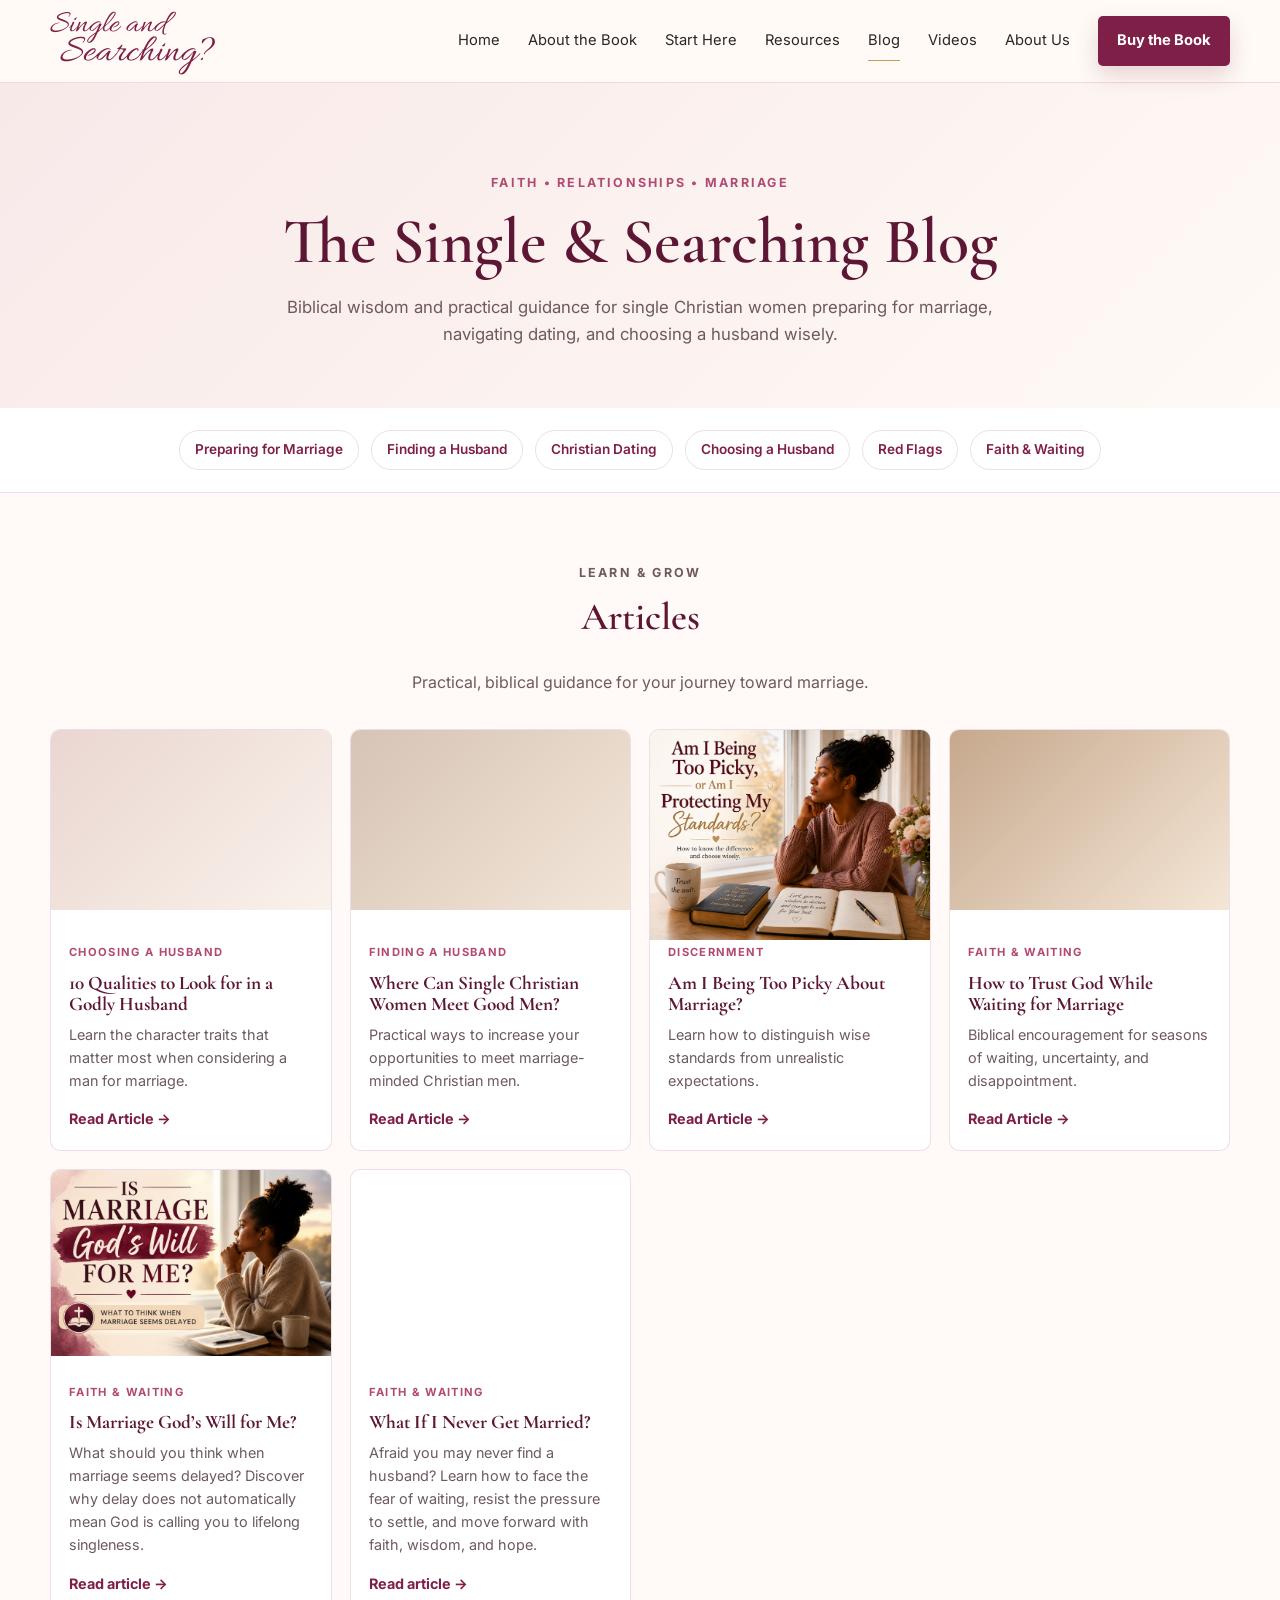
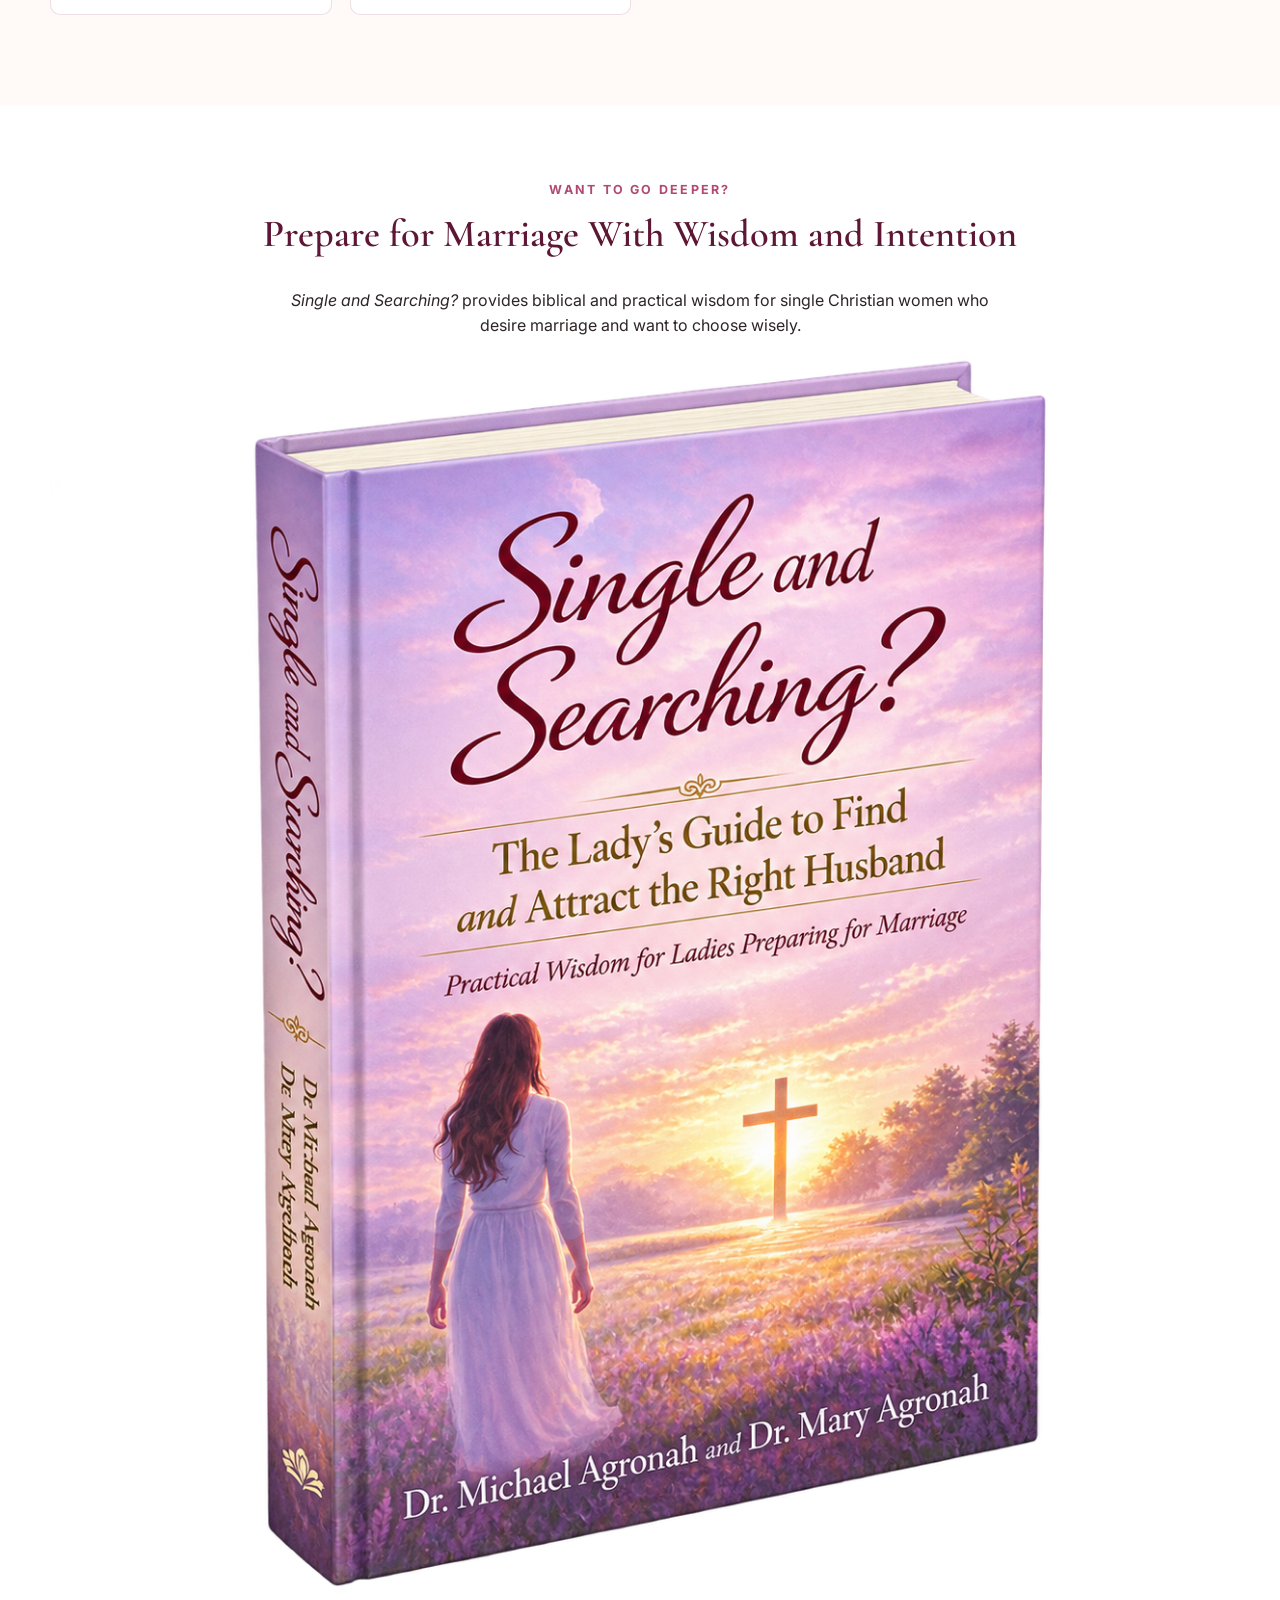
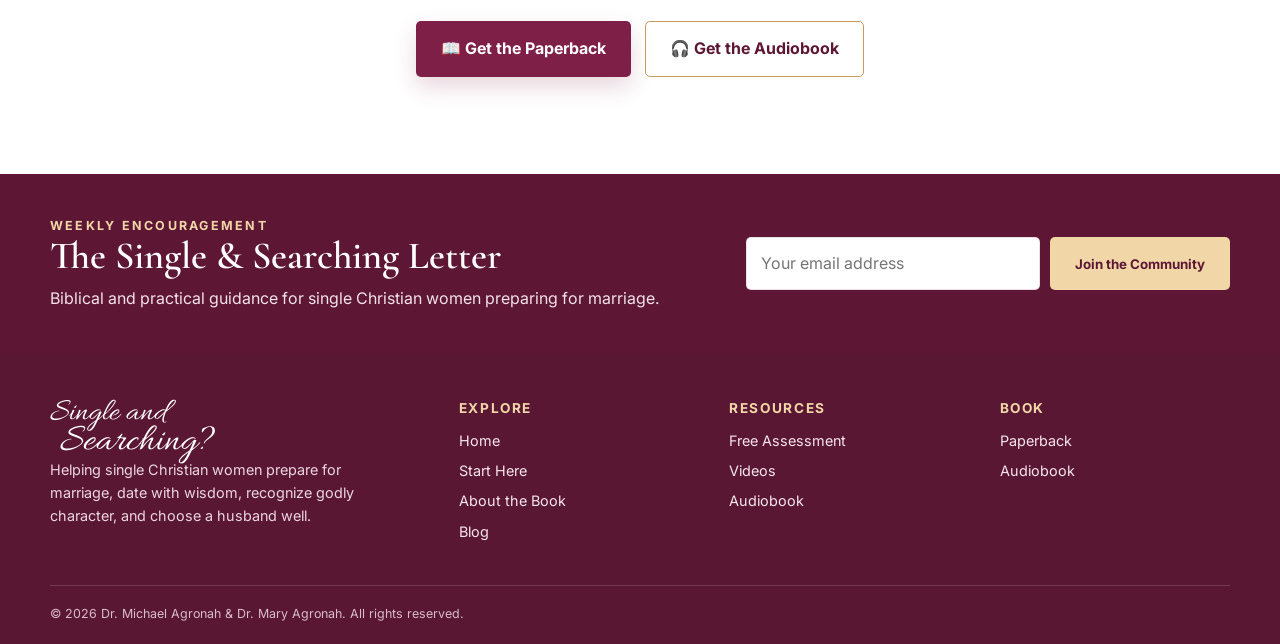
==== commit d61bf1b2: "blog look" ====
--- a/blog/index.html
+++ b/blog/index.html
@@ -259,8 +259,7 @@
             </div>
 
           </article>
-
-
+            
 
           <!-- ARTICLE 3 -->
 
@@ -329,7 +328,12 @@
 
    <!-- ARTICLE 5 -->
      <article class="blog-card">
-          <div class="blog-thumb thumb-5"></div>
+                 <div class="blog-thumb">
+                <img
+               src="../assets/marriage_for_me/is-marriage-gods-will-thumbnail.png"
+            alt="Is Marriage God's Will for Me?">
+            </div>
+            
           <div class="blog-card-body">
             <span class="blog-meta">Faith & Waiting</span>
             <h3>Is Marriage God’s Will for Me? </h3>
--- a/styles.css
+++ b/styles.css
@@ -1043,4 +1043,57 @@
   .blog-grid { grid-template-columns: 1fr; }
   .row-heading { align-items: start; flex-direction: column; }
   .hero-book {width: 350px;max-width: none;}
-}
+
+  /* =========================
+   ASSESSMENT - MOBILE
+========================= */
+
+.assessment-card {
+  display: grid;
+  grid-template-columns: 1fr;
+  gap: 25px;
+  padding: 28px 20px;
+}
+
+.assessment-visual {
+  width: 100%;
+  display: flex;
+  justify-content: center;
+}
+
+.assessment-paper {
+  width: min(100%, 300px);
+}
+
+.assessment-copy {
+  width: 100%;
+  text-align: left;
+}
+
+.assessment-copy h2 {
+  font-size: 2rem;
+  line-height: 1.15;
+}
+
+.assessment-copy p {
+  font-size: 1rem;
+  line-height: 1.6;
+}
+
+.assessment-form {
+  width: 100%;
+  text-align: center;
+}
+
+.assessment-form .btn {
+  width: 100%;
+  display: block;
+  padding: 15px 18px;
+}
+
+.assessment-form small {
+  display: block;
+  margin-top: 12px;
+}
+
+}
